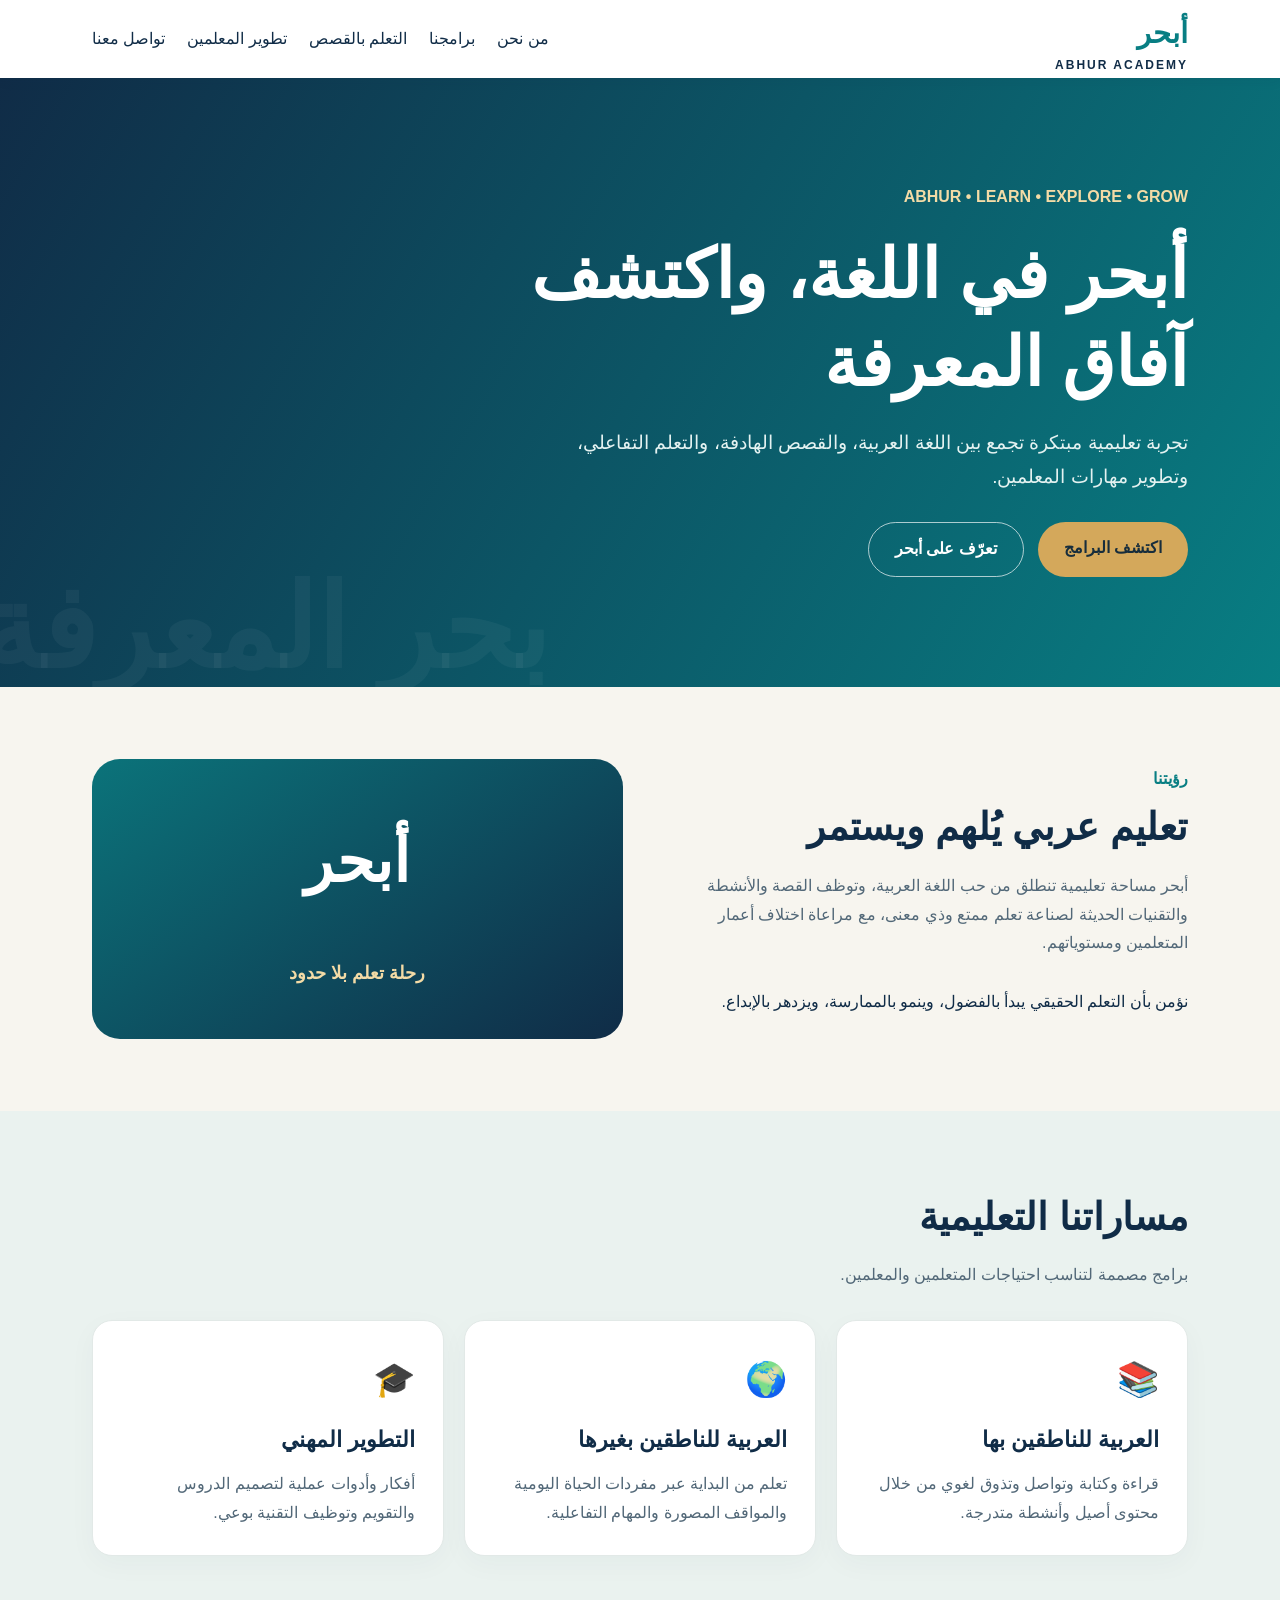
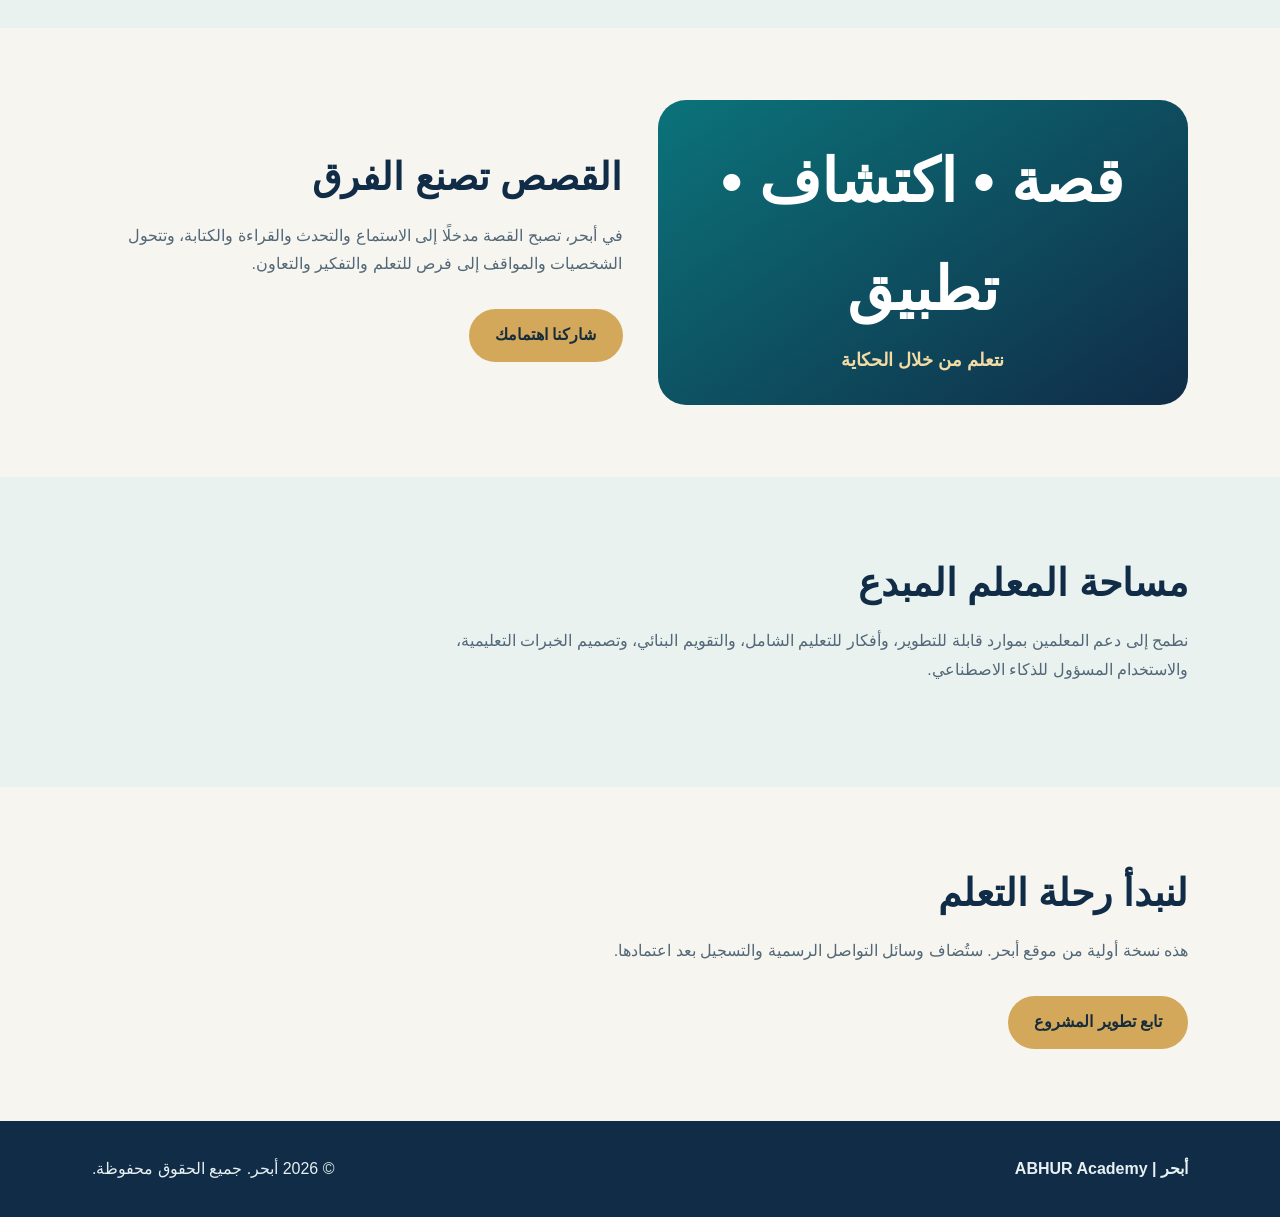
==== index.html @ 4d524f36 "Build first responsive Arabic ABHUR landing page" ====
<!doctype html>
<html lang="ar" dir="rtl"><head><meta charset="utf-8"><meta name="viewport" content="width=device-width,initial-scale=1"><meta name="description" content="أبحر: منصة تعليمية لتعلّم العربية وتطوير المعلمين"><title>أبحر | ABHUR Academy</title><style>
:root{--navy:#102c47;--teal:#087e83;--gold:#d4a85b;--cream:#f7f5ef}*{box-sizing:border-box}body{margin:0;font-family:Tahoma,Arial,sans-serif;color:var(--navy);background:var(--cream);line-height:1.8}a{text-decoration:none;color:inherit}header{background:white;position:sticky;top:0;z-index:3;box-shadow:0 2px 12px #102c4712}.wrap{max-width:1140px;margin:auto;padding:0 22px}.nav{display:flex;align-items:center;justify-content:space-between;gap:20px;min-height:78px}.brand{font-size:29px;font-weight:900;color:var(--teal)}.brand small{font-size:12px;display:block;letter-spacing:2px;line-height:1;color:var(--navy)}nav{display:flex;gap:22px;flex-wrap:wrap}nav a:hover,nav a:focus{color:var(--teal)}.hero{background:linear-gradient(120deg,#102c47,#087e83);color:white;padding:105px 0 110px;position:relative;overflow:hidden}.hero:after{content:"بحر المعرفة";position:absolute;left:-20px;bottom:-45px;font-size:115px;color:#ffffff0b;font-weight:bold;pointer-events:none}.eyebrow{color:#f3dba6;font-weight:bold}.hero h1{font-size:clamp(38px,6vw,68px);line-height:1.3;max-width:780px;margin:18px 0}.hero p{font-size:19px;max-width:650px;color:#e4f2f1}.actions{display:flex;gap:14px;flex-wrap:wrap;margin-top:28px}.btn{display:inline-block;padding:12px 26px;border-radius:30px;font-weight:bold;background:var(--gold);color:#172d3c}.btn.outline{background:transparent;border:1px solid #ffffffaa;color:white}section{padding:72px 0}h2{font-size:clamp(27px,4vw,38px);margin:0 0 10px}.lead{color:#526878;margin:0 0 30px;max-width:760px}.grid{display:grid;grid-template-columns:repeat(3,1fr);gap:20px}.card{background:white;border:1px solid #e2e9e7;border-radius:20px;padding:28px;box-shadow:0 8px 28px #102c4709}.card .symbol{font-size:34px}.card h3{font-size:22px;margin:10px 0}.card p{color:#526878;margin:0}.soft{background:#eaf2ef}.feature{display:grid;grid-template-columns:1fr 1fr;gap:35px;align-items:center}.visual{border-radius:28px;min-height:280px;background:linear-gradient(145deg,#0b737a,#102c47);color:white;display:grid;place-items:center;text-align:center;padding:28px;font-size:clamp(35px,6vw,60px);font-weight:bold}.visual span{display:block;font-size:18px;color:#f3dba6}.footer{background:var(--navy);color:#e7f0f2;padding:34px 0}.footer .wrap{display:flex;justify-content:space-between;gap:20px;flex-wrap:wrap}html{scroll-behavior:smooth}a:focus-visible{outline:3px solid var(--gold);outline-offset:4px}@media(max-width:760px){.nav{align-items:flex-start;flex-direction:column;padding-top:14px;padding-bottom:16px}nav{gap:12px;font-size:14px}.hero{padding:65px 0}.grid,.feature{grid-template-columns:1fr}.hero:after{font-size:65px}}
</style></head><body><header><div class="wrap nav"><a class="brand" href="#home" aria-label="أبحر الرئيسية">أبحر<small>ABHUR ACADEMY</small></a><nav aria-label="التنقل الرئيسي"><a href="#about">من نحن</a><a href="#programs">برامجنا</a><a href="#stories">التعلم بالقصص</a><a href="#teachers">تطوير المعلمين</a><a href="#contact">تواصل معنا</a></nav></div></header>
<main><section class="hero" id="home"><div class="wrap"><div class="eyebrow">ABHUR • LEARN • EXPLORE • GROW</div><h1>أبحر في اللغة، واكتشف آفاق المعرفة</h1><p>تجربة تعليمية مبتكرة تجمع بين اللغة العربية، والقصص الهادفة، والتعلم التفاعلي، وتطوير مهارات المعلمين.</p><div class="actions"><a class="btn" href="#programs">اكتشف البرامج</a><a class="btn outline" href="#about">تعرّف على أبحر</a></div></div></section>
<section id="about"><div class="wrap feature"><div><div class="eyebrow" style="color:var(--teal)">رؤيتنا</div><h2>تعليم عربي يُلهم ويستمر</h2><p class="lead">أبحر مساحة تعليمية تنطلق من حب اللغة العربية، وتوظف القصة والأنشطة والتقنيات الحديثة لصناعة تعلم ممتع وذي معنى، مع مراعاة اختلاف أعمار المتعلمين ومستوياتهم.</p><p>نؤمن بأن التعلم الحقيقي يبدأ بالفضول، وينمو بالممارسة، ويزدهر بالإبداع.</p></div><div class="visual" aria-label="هوية أبحر التعليمية">أبحر<span>رحلة تعلم بلا حدود</span></div></div></section>
<section id="programs" class="soft"><div class="wrap"><h2>مساراتنا التعليمية</h2><p class="lead">برامج مصممة لتناسب احتياجات المتعلمين والمعلمين.</p><div class="grid"><article class="card"><div class="symbol" aria-hidden="true">📚</div><h3>العربية للناطقين بها</h3><p>قراءة وكتابة وتواصل وتذوق لغوي من خلال محتوى أصيل وأنشطة متدرجة.</p></article><article class="card"><div class="symbol" aria-hidden="true">🌍</div><h3>العربية للناطقين بغيرها</h3><p>تعلم من البداية عبر مفردات الحياة اليومية والمواقف المصورة والمهام التفاعلية.</p></article><article class="card"><div class="symbol" aria-hidden="true">🎓</div><h3>التطوير المهني</h3><p>أفكار وأدوات عملية لتصميم الدروس والتقويم وتوظيف التقنية بوعي.</p></article></div></div></section>
<section id="stories"><div class="wrap feature"><div class="visual">قصة • اكتشاف • تطبيق<span>نتعلم من خلال الحكاية</span></div><div><h2>القصص تصنع الفرق</h2><p class="lead">في أبحر، تصبح القصة مدخلًا إلى الاستماع والتحدث والقراءة والكتابة، وتتحول الشخصيات والمواقف إلى فرص للتعلم والتفكير والتعاون.</p><a class="btn" href="#contact">شاركنا اهتمامك</a></div></div></section>
<section id="teachers" class="soft"><div class="wrap"><h2>مساحة المعلم المبدع</h2><p class="lead">نطمح إلى دعم المعلمين بموارد قابلة للتطوير، وأفكار للتعليم الشامل، والتقويم البنائي، وتصميم الخبرات التعليمية، والاستخدام المسؤول للذكاء الاصطناعي.</p></div></section>
<section id="contact"><div class="wrap"><h2>لنبدأ رحلة التعلم</h2><p class="lead">هذه نسخة أولية من موقع أبحر. ستُضاف وسائل التواصل الرسمية والتسجيل بعد اعتمادها.</p><a class="btn" href="https://github.com/mohammedashour2008-gif/abhur-academy">تابع تطوير المشروع</a></div></section></main>
<footer class="footer"><div class="wrap"><strong>أبحر | ABHUR Academy</strong><span>© <span id="year">2026</span> أبحر. جميع الحقوق محفوظة.</span></div></footer><script>document.getElementById('year').textContent=new Date().getFullYear()</script></body></html>
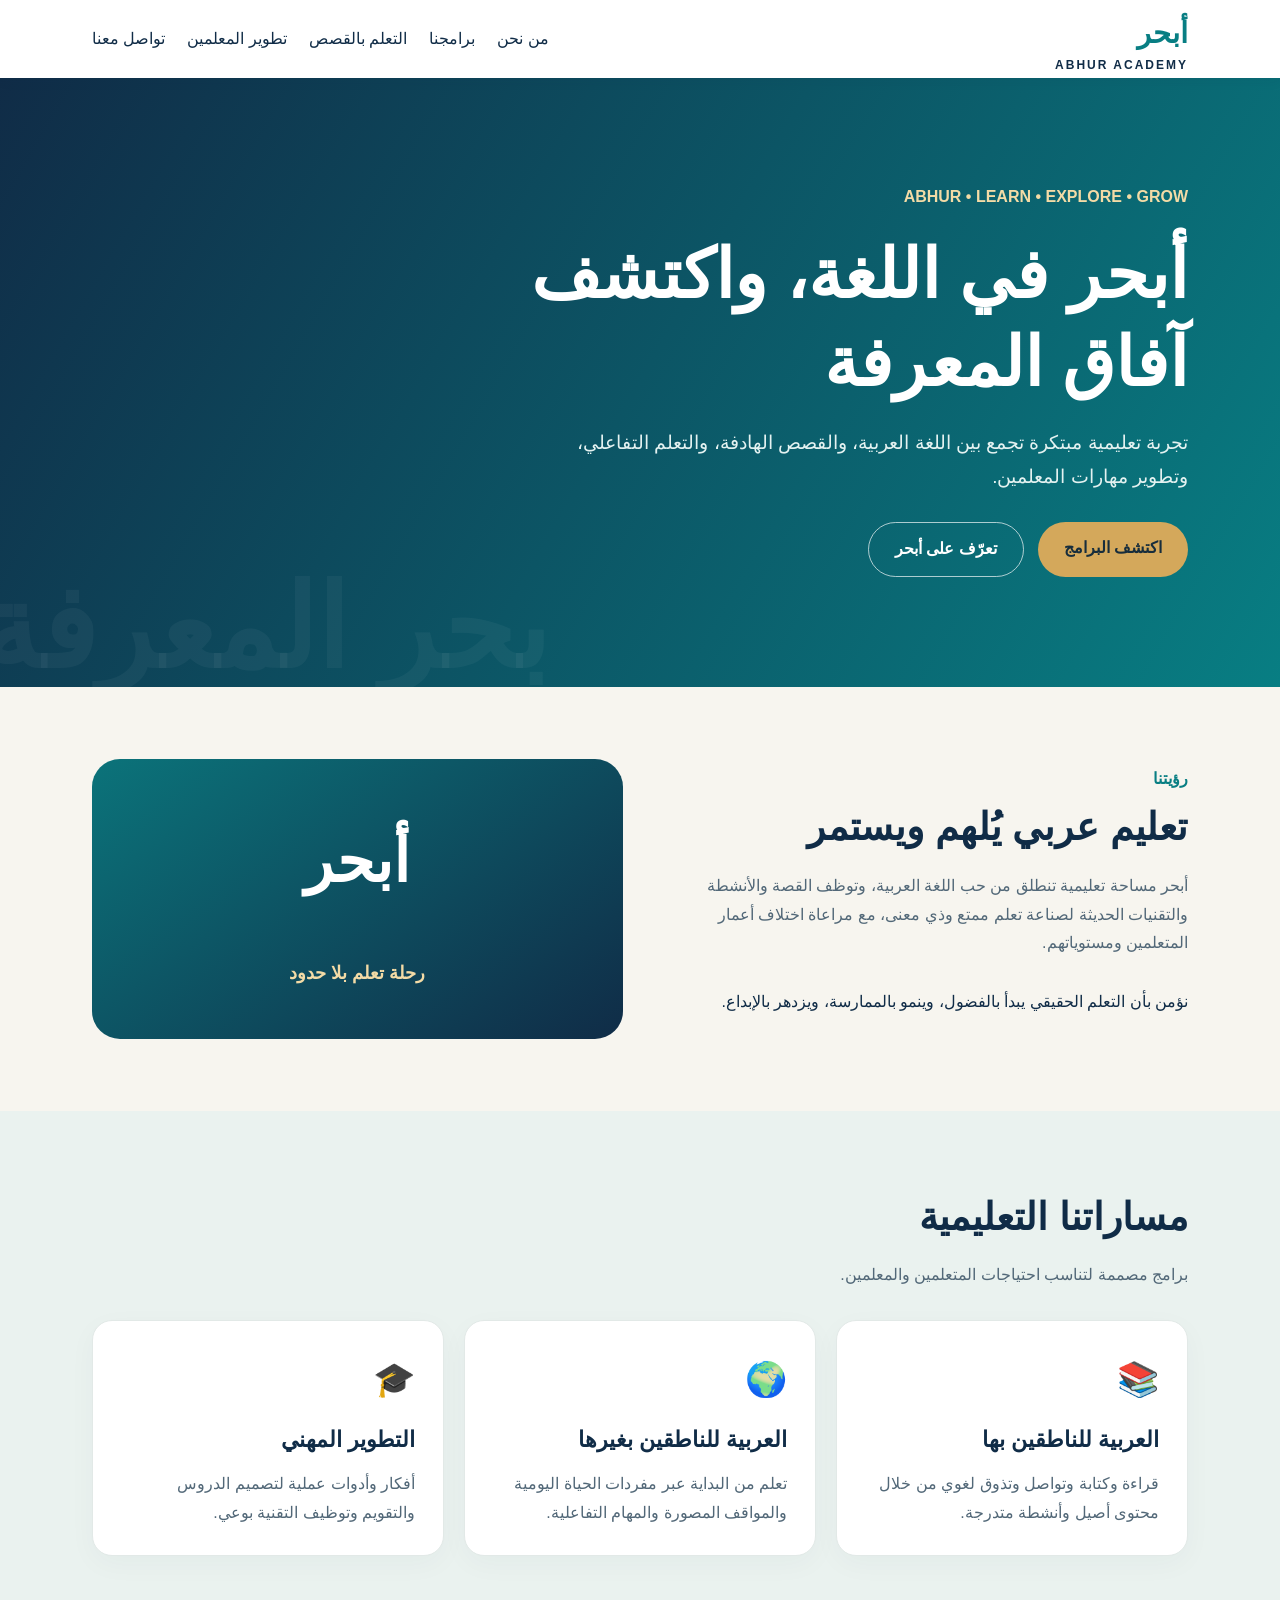
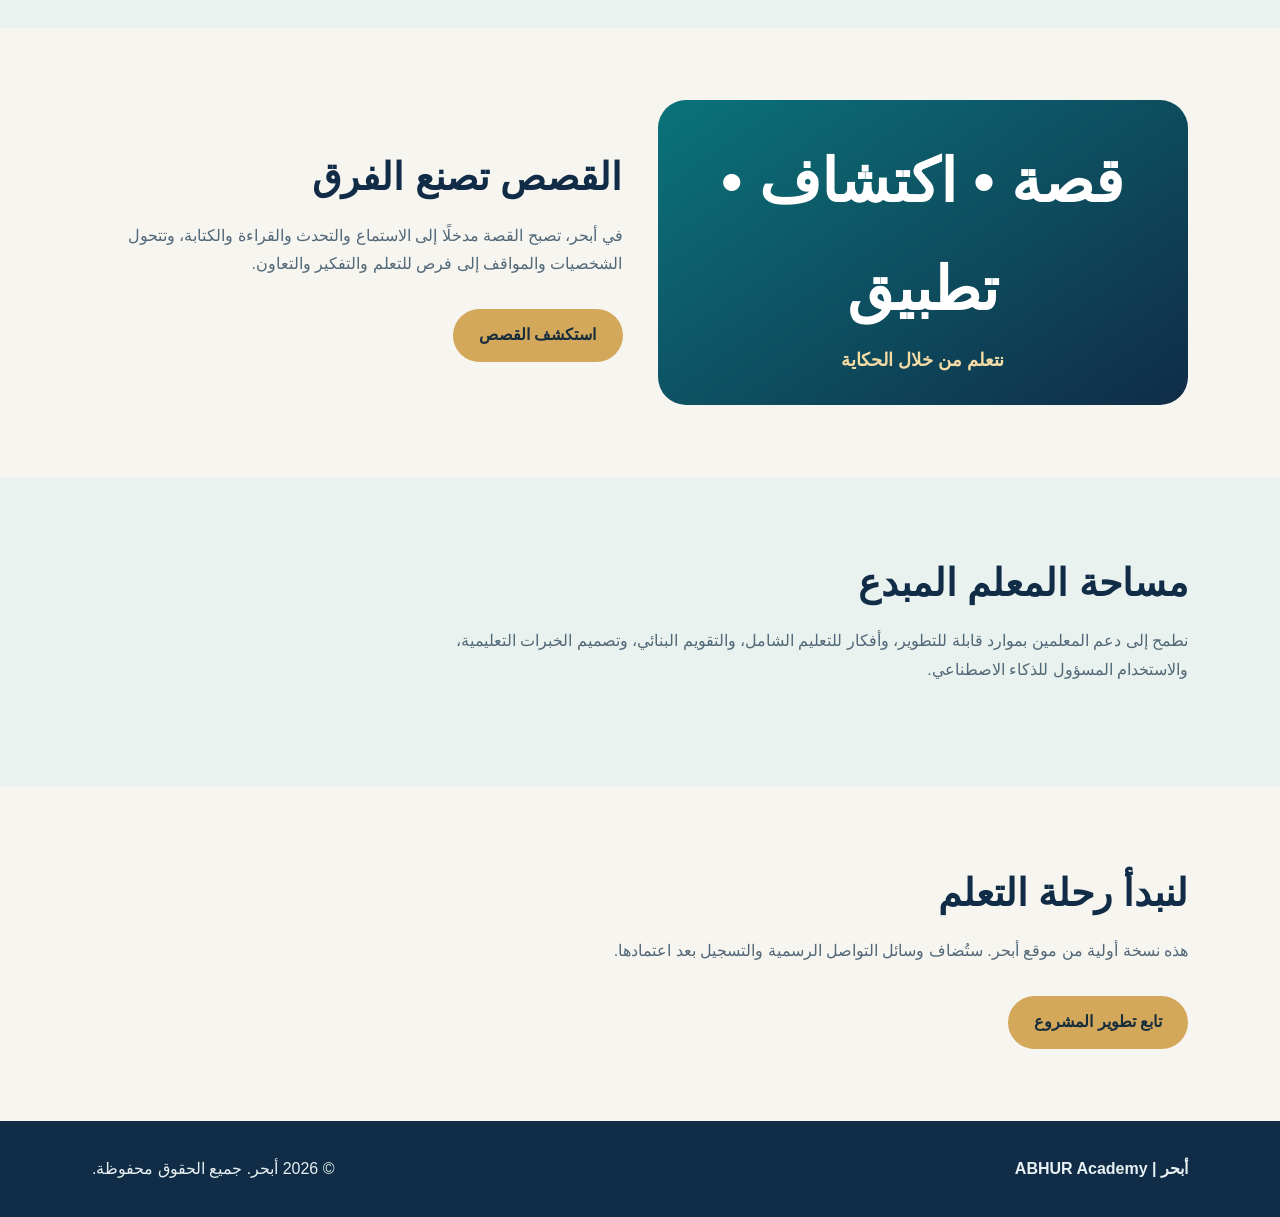
==== commit 6de94f89: "Connect homepage navigation to new content pages" ====
--- a/index.html
+++ b/index.html
@@ -1,11 +1,11 @@
 <!doctype html>
 <html lang="ar" dir="rtl"><head><meta charset="utf-8"><meta name="viewport" content="width=device-width,initial-scale=1"><meta name="description" content="أبحر: منصة تعليمية لتعلّم العربية وتطوير المعلمين"><title>أبحر | ABHUR Academy</title><style>
 :root{--navy:#102c47;--teal:#087e83;--gold:#d4a85b;--cream:#f7f5ef}*{box-sizing:border-box}body{margin:0;font-family:Tahoma,Arial,sans-serif;color:var(--navy);background:var(--cream);line-height:1.8}a{text-decoration:none;color:inherit}header{background:white;position:sticky;top:0;z-index:3;box-shadow:0 2px 12px #102c4712}.wrap{max-width:1140px;margin:auto;padding:0 22px}.nav{display:flex;align-items:center;justify-content:space-between;gap:20px;min-height:78px}.brand{font-size:29px;font-weight:900;color:var(--teal)}.brand small{font-size:12px;display:block;letter-spacing:2px;line-height:1;color:var(--navy)}nav{display:flex;gap:22px;flex-wrap:wrap}nav a:hover,nav a:focus{color:var(--teal)}.hero{background:linear-gradient(120deg,#102c47,#087e83);color:white;padding:105px 0 110px;position:relative;overflow:hidden}.hero:after{content:"بحر المعرفة";position:absolute;left:-20px;bottom:-45px;font-size:115px;color:#ffffff0b;font-weight:bold;pointer-events:none}.eyebrow{color:#f3dba6;font-weight:bold}.hero h1{font-size:clamp(38px,6vw,68px);line-height:1.3;max-width:780px;margin:18px 0}.hero p{font-size:19px;max-width:650px;color:#e4f2f1}.actions{display:flex;gap:14px;flex-wrap:wrap;margin-top:28px}.btn{display:inline-block;padding:12px 26px;border-radius:30px;font-weight:bold;background:var(--gold);color:#172d3c}.btn.outline{background:transparent;border:1px solid #ffffffaa;color:white}section{padding:72px 0}h2{font-size:clamp(27px,4vw,38px);margin:0 0 10px}.lead{color:#526878;margin:0 0 30px;max-width:760px}.grid{display:grid;grid-template-columns:repeat(3,1fr);gap:20px}.card{background:white;border:1px solid #e2e9e7;border-radius:20px;padding:28px;box-shadow:0 8px 28px #102c4709}.card .symbol{font-size:34px}.card h3{font-size:22px;margin:10px 0}.card p{color:#526878;margin:0}.soft{background:#eaf2ef}.feature{display:grid;grid-template-columns:1fr 1fr;gap:35px;align-items:center}.visual{border-radius:28px;min-height:280px;background:linear-gradient(145deg,#0b737a,#102c47);color:white;display:grid;place-items:center;text-align:center;padding:28px;font-size:clamp(35px,6vw,60px);font-weight:bold}.visual span{display:block;font-size:18px;color:#f3dba6}.footer{background:var(--navy);color:#e7f0f2;padding:34px 0}.footer .wrap{display:flex;justify-content:space-between;gap:20px;flex-wrap:wrap}html{scroll-behavior:smooth}a:focus-visible{outline:3px solid var(--gold);outline-offset:4px}@media(max-width:760px){.nav{align-items:flex-start;flex-direction:column;padding-top:14px;padding-bottom:16px}nav{gap:12px;font-size:14px}.hero{padding:65px 0}.grid,.feature{grid-template-columns:1fr}.hero:after{font-size:65px}}
-</style></head><body><header><div class="wrap nav"><a class="brand" href="#home" aria-label="أبحر الرئيسية">أبحر<small>ABHUR ACADEMY</small></a><nav aria-label="التنقل الرئيسي"><a href="#about">من نحن</a><a href="#programs">برامجنا</a><a href="#stories">التعلم بالقصص</a><a href="#teachers">تطوير المعلمين</a><a href="#contact">تواصل معنا</a></nav></div></header>
-<main><section class="hero" id="home"><div class="wrap"><div class="eyebrow">ABHUR • LEARN • EXPLORE • GROW</div><h1>أبحر في اللغة، واكتشف آفاق المعرفة</h1><p>تجربة تعليمية مبتكرة تجمع بين اللغة العربية، والقصص الهادفة، والتعلم التفاعلي، وتطوير مهارات المعلمين.</p><div class="actions"><a class="btn" href="#programs">اكتشف البرامج</a><a class="btn outline" href="#about">تعرّف على أبحر</a></div></div></section>
+</style></head><body><header><div class="wrap nav"><a class="brand" href="#home" aria-label="أبحر الرئيسية">أبحر<small>ABHUR ACADEMY</small></a><nav aria-label="التنقل الرئيسي"><a href="#about">من نحن</a><a href="programs.html">برامجنا</a><a href="stories.html">التعلم بالقصص</a><a href="teachers.html">تطوير المعلمين</a><a href="#contact">تواصل معنا</a></nav></div></header>
+<main><section class="hero" id="home"><div class="wrap"><div class="eyebrow">ABHUR • LEARN • EXPLORE • GROW</div><h1>أبحر في اللغة، واكتشف آفاق المعرفة</h1><p>تجربة تعليمية مبتكرة تجمع بين اللغة العربية، والقصص الهادفة، والتعلم التفاعلي، وتطوير مهارات المعلمين.</p><div class="actions"><a class="btn" href="programs.html">اكتشف البرامج</a><a class="btn outline" href="#about">تعرّف على أبحر</a></div></div></section>
 <section id="about"><div class="wrap feature"><div><div class="eyebrow" style="color:var(--teal)">رؤيتنا</div><h2>تعليم عربي يُلهم ويستمر</h2><p class="lead">أبحر مساحة تعليمية تنطلق من حب اللغة العربية، وتوظف القصة والأنشطة والتقنيات الحديثة لصناعة تعلم ممتع وذي معنى، مع مراعاة اختلاف أعمار المتعلمين ومستوياتهم.</p><p>نؤمن بأن التعلم الحقيقي يبدأ بالفضول، وينمو بالممارسة، ويزدهر بالإبداع.</p></div><div class="visual" aria-label="هوية أبحر التعليمية">أبحر<span>رحلة تعلم بلا حدود</span></div></div></section>
 <section id="programs" class="soft"><div class="wrap"><h2>مساراتنا التعليمية</h2><p class="lead">برامج مصممة لتناسب احتياجات المتعلمين والمعلمين.</p><div class="grid"><article class="card"><div class="symbol" aria-hidden="true">📚</div><h3>العربية للناطقين بها</h3><p>قراءة وكتابة وتواصل وتذوق لغوي من خلال محتوى أصيل وأنشطة متدرجة.</p></article><article class="card"><div class="symbol" aria-hidden="true">🌍</div><h3>العربية للناطقين بغيرها</h3><p>تعلم من البداية عبر مفردات الحياة اليومية والمواقف المصورة والمهام التفاعلية.</p></article><article class="card"><div class="symbol" aria-hidden="true">🎓</div><h3>التطوير المهني</h3><p>أفكار وأدوات عملية لتصميم الدروس والتقويم وتوظيف التقنية بوعي.</p></article></div></div></section>
-<section id="stories"><div class="wrap feature"><div class="visual">قصة • اكتشاف • تطبيق<span>نتعلم من خلال الحكاية</span></div><div><h2>القصص تصنع الفرق</h2><p class="lead">في أبحر، تصبح القصة مدخلًا إلى الاستماع والتحدث والقراءة والكتابة، وتتحول الشخصيات والمواقف إلى فرص للتعلم والتفكير والتعاون.</p><a class="btn" href="#contact">شاركنا اهتمامك</a></div></div></section>
+<section id="stories"><div class="wrap feature"><div class="visual">قصة • اكتشاف • تطبيق<span>نتعلم من خلال الحكاية</span></div><div><h2>القصص تصنع الفرق</h2><p class="lead">في أبحر، تصبح القصة مدخلًا إلى الاستماع والتحدث والقراءة والكتابة، وتتحول الشخصيات والمواقف إلى فرص للتعلم والتفكير والتعاون.</p><a class="btn" href="stories.html">استكشف القصص</a></div></div></section>
 <section id="teachers" class="soft"><div class="wrap"><h2>مساحة المعلم المبدع</h2><p class="lead">نطمح إلى دعم المعلمين بموارد قابلة للتطوير، وأفكار للتعليم الشامل، والتقويم البنائي، وتصميم الخبرات التعليمية، والاستخدام المسؤول للذكاء الاصطناعي.</p></div></section>
 <section id="contact"><div class="wrap"><h2>لنبدأ رحلة التعلم</h2><p class="lead">هذه نسخة أولية من موقع أبحر. ستُضاف وسائل التواصل الرسمية والتسجيل بعد اعتمادها.</p><a class="btn" href="https://github.com/mohammedashour2008-gif/abhur-academy">تابع تطوير المشروع</a></div></section></main>
 <footer class="footer"><div class="wrap"><strong>أبحر | ABHUR Academy</strong><span>© <span id="year">2026</span> أبحر. جميع الحقوق محفوظة.</span></div></footer><script>document.getElementById('year').textContent=new Date().getFullYear()</script></body></html>
